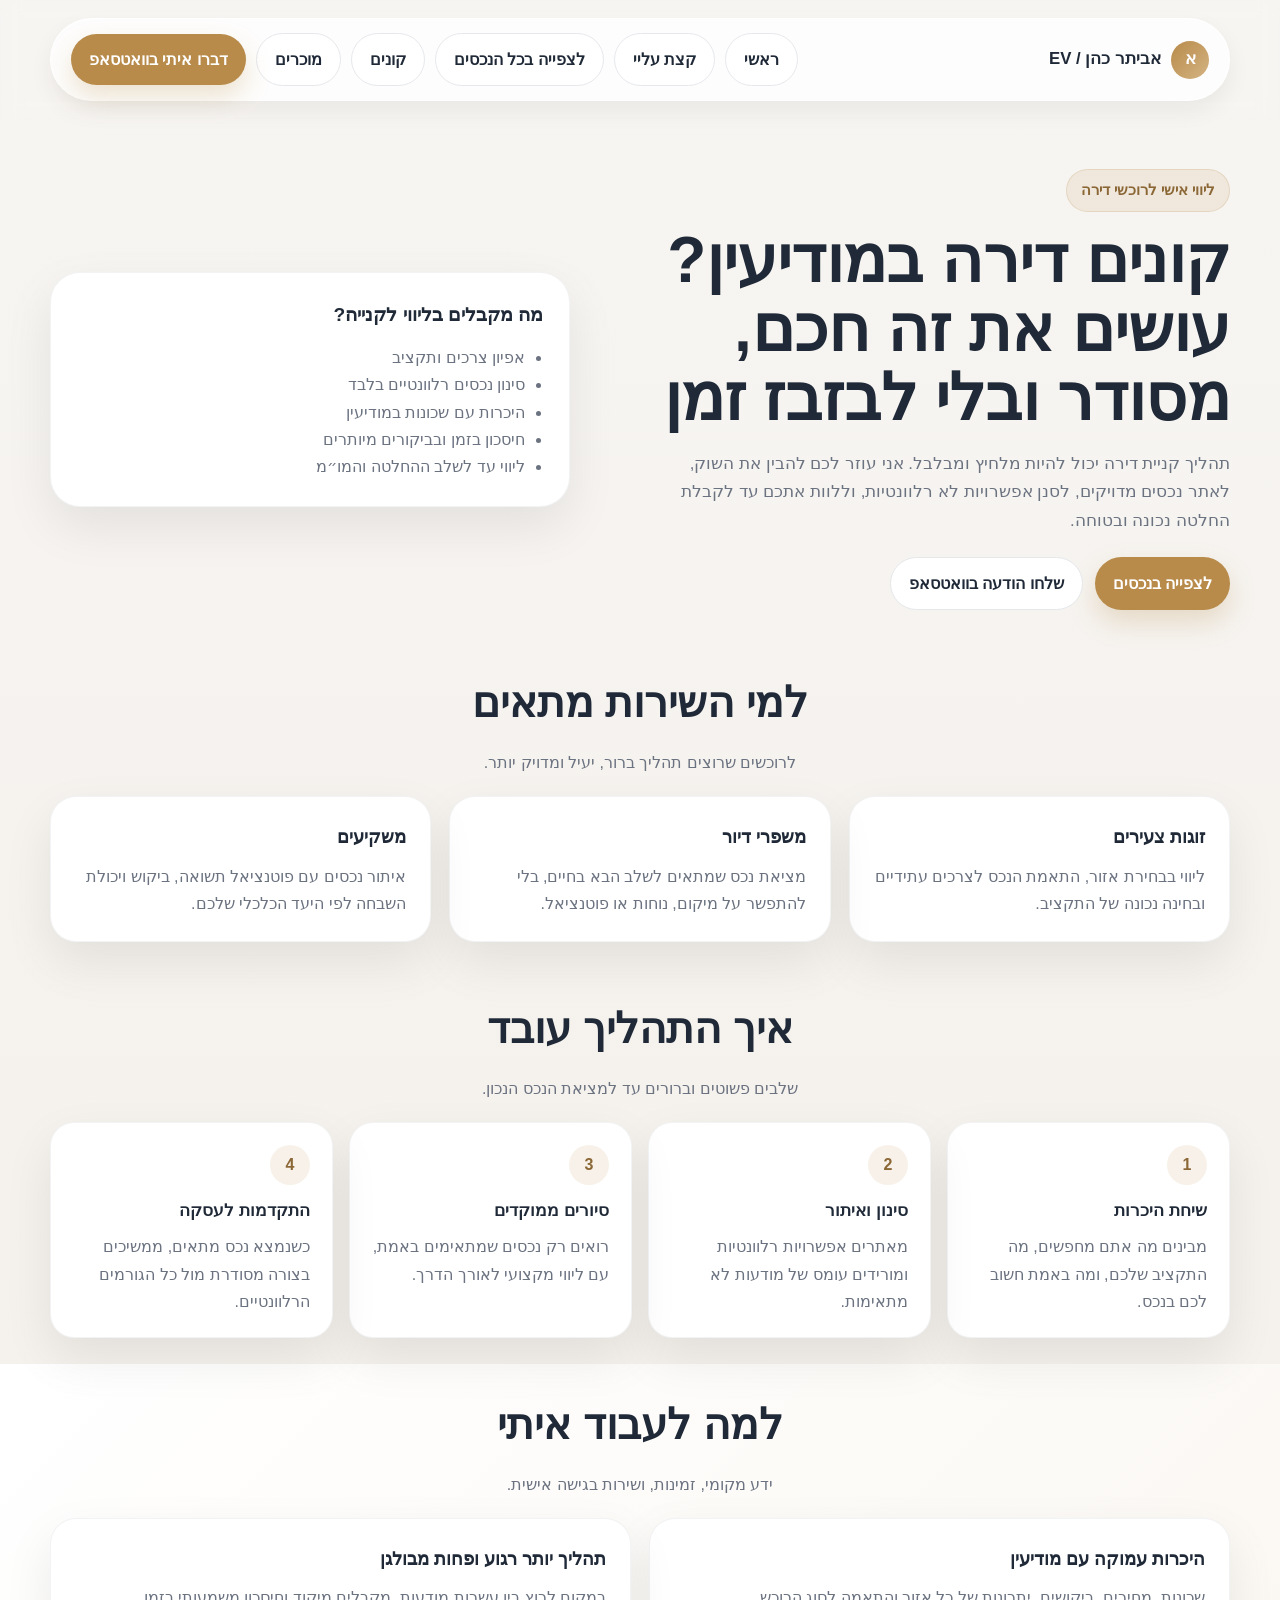
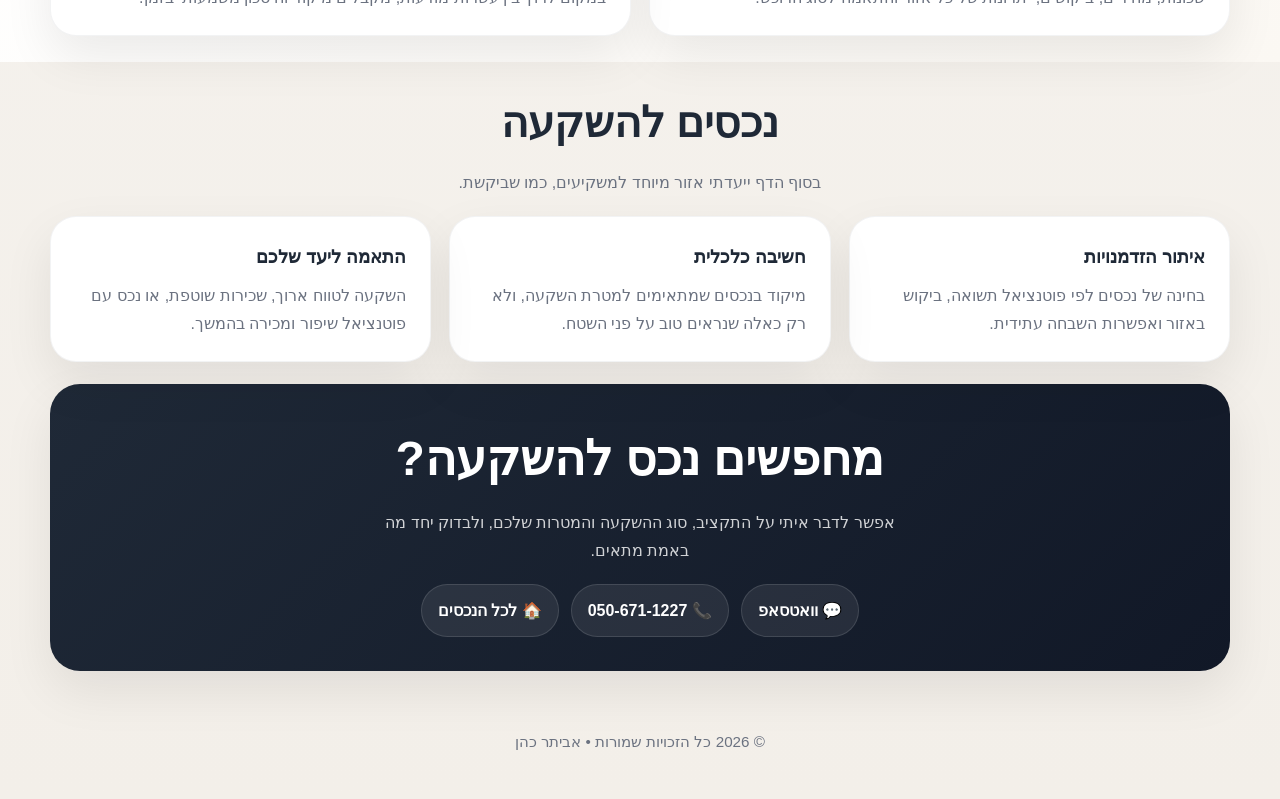
==== buyers.html @ fc26bc94 "Add buyers and sellers pages and fix the top bar" ====
<!DOCTYPE html>
<html lang="he" dir="rtl">
<head>
  <meta charset="UTF-8" />
  <meta name="viewport" content="width=device-width, initial-scale=1.0" />
  <title>ליווי קונים | אביתר כהן</title>
  <link rel="stylesheet" href="services.css" />
</head>
<body>
  <header class="topbar">
    <div class="container topbar-inner">
      <div class="brand">
        <div class="brand-badge">א</div>
        <span>אביתר כהן / EV</span>
      </div>
      <nav class="top-actions">
        <a class="btn btn-secondary" href="index.html">ראשי</a>
        <a class="btn btn-secondary" href="index.html#about">קצת עליי</a>
        <a class="btn btn-secondary" href="properties.html">לצפייה בכל הנכסים</a>
        <a class="btn btn-secondary" href="buyers.html">קונים</a>
        <a class="btn btn-secondary" href="sellers.html">מוכרים</a>
        <a class="btn btn-primary" href="https://wa.me/972506711227" target="_blank" rel="noopener">דברו איתי בוואטסאפ</a>
      </nav>
    </div>
  </header>

  <main>
    <section class="hero">
      <div class="container hero-grid">
        <div class="hero-copy">
          <div class="eyebrow">ליווי אישי לרוכשי דירה</div>
          <h1>קונים דירה במודיעין? עושים את זה חכם, מסודר ובלי לבזבז זמן</h1>
          <p>
            תהליך קניית דירה יכול להיות מלחיץ ומבלבל. אני עוזר לכם להבין את השוק, לאתר נכסים מדויקים,
            לסנן אפשרויות לא רלוונטיות, וללוות אתכם עד לקבלת החלטה נכונה ובטוחה.
          </p>
          <div class="hero-actions">
            <a class="btn btn-primary" href="properties.html">לצפייה בנכסים</a>
            <a class="btn btn-secondary" href="https://wa.me/972506711227" target="_blank" rel="noopener">שלחו הודעה בוואטסאפ</a>
          </div>
        </div>

        <div class="hero-card">
          <h3>מה מקבלים בליווי לקנייה?</h3>
          <ul>
            <li>אפיון צרכים ותקציב</li>
            <li>סינון נכסים רלוונטיים בלבד</li>
            <li>היכרות עם שכונות במודיעין</li>
            <li>חיסכון בזמן ובביקורים מיותרים</li>
            <li>ליווי עד לשלב ההחלטה והמו״מ</li>
          </ul>
        </div>
      </div>
    </section>

    <section class="section">
      <div class="container">
        <div class="section-title">
          <h2>למי השירות מתאים</h2>
          <p>לרוכשים שרוצים תהליך ברור, יעיל ומדויק יותר.</p>
        </div>

        <div class="cards-3">
          <div class="card">
            <h3>זוגות צעירים</h3>
            <p>ליווי בבחירת אזור, התאמת הנכס לצרכים עתידיים ובחינה נכונה של התקציב.</p>
          </div>
          <div class="card">
            <h3>משפרי דיור</h3>
            <p>מציאת נכס שמתאים לשלב הבא בחיים, בלי להתפשר על מיקום, נוחות או פוטנציאל.</p>
          </div>
          <div class="card">
            <h3>משקיעים</h3>
            <p>איתור נכסים עם פוטנציאל תשואה, ביקוש ויכולת השבחה לפי היעד הכלכלי שלכם.</p>
          </div>
        </div>
      </div>
    </section>

    <section class="section">
      <div class="container">
        <div class="section-title">
          <h2>איך התהליך עובד</h2>
          <p>שלבים פשוטים וברורים עד למציאת הנכס הנכון.</p>
        </div>

        <div class="steps">
          <div class="step">
            <div class="step-number">1</div>
            <h3>שיחת היכרות</h3>
            <p>מבינים מה אתם מחפשים, מה התקציב שלכם, ומה באמת חשוב לכם בנכס.</p>
          </div>
          <div class="step">
            <div class="step-number">2</div>
            <h3>סינון ואיתור</h3>
            <p>מאתרים אפשרויות רלוונטיות ומורידים עומס של מודעות לא מתאימות.</p>
          </div>
          <div class="step">
            <div class="step-number">3</div>
            <h3>סיורים ממוקדים</h3>
            <p>רואים רק נכסים שמתאימים באמת, עם ליווי מקצועי לאורך הדרך.</p>
          </div>
          <div class="step">
            <div class="step-number">4</div>
            <h3>התקדמות לעסקה</h3>
            <p>כשנמצא נכס מתאים, ממשיכים בצורה מסודרת מול כל הגורמים הרלוונטיים.</p>
          </div>
        </div>
      </div>
    </section>

    <section class="section highlight">
      <div class="container">
        <div class="section-title">
          <h2>למה לעבוד איתי</h2>
          <p>ידע מקומי, זמינות, ושירות בגישה אישית.</p>
        </div>

        <div class="cards-2">
          <div class="card">
            <h3>היכרות עמוקה עם מודיעין</h3>
            <p>שכונות, מחירים, ביקושים, יתרונות של כל אזור והתאמה לסוג הרוכש.</p>
          </div>
          <div class="card">
            <h3>תהליך יותר רגוע ופחות מבולגן</h3>
            <p>במקום לרוץ בין עשרות מודעות, מקבלים מיקוד וחיסכון משמעותי בזמן.</p>
          </div>
        </div>
      </div>
    </section>

    <section class="section" id="investment">
      <div class="container">
        <div class="section-title">
          <h2>נכסים להשקעה</h2>
          <p>בסוף הדף ייעדתי אזור מיוחד למשקיעים, כמו שביקשת.</p>
        </div>

        <div class="cards-3">
          <div class="card">
            <h3>איתור הזדמנויות</h3>
            <p>בחינה של נכסים לפי פוטנציאל תשואה, ביקוש באזור ואפשרות השבחה עתידית.</p>
          </div>
          <div class="card">
            <h3>חשיבה כלכלית</h3>
            <p>מיקוד בנכסים שמתאימים למטרת השקעה, ולא רק כאלה שנראים טוב על פני השטח.</p>
          </div>
          <div class="card">
            <h3>התאמה ליעד שלכם</h3>
            <p>השקעה לטווח ארוך, שכירות שוטפת, או נכס עם פוטנציאל שיפור ומכירה בהמשך.</p>
          </div>
        </div>

        <div style="margin-top: 22px;" class="cta">
          <h2>מחפשים נכס להשקעה?</h2>
          <p>אפשר לדבר איתי על התקציב, סוג ההשקעה והמטרות שלכם, ולבדוק יחד מה באמת מתאים.</p>
          <div class="cta-actions">
            <a class="contact-pill" href="https://wa.me/972506711227" target="_blank" rel="noopener">💬 וואטסאפ</a>
            <a class="contact-pill" href="tel:+972506711227">📞 050-671-1227</a>
            <a class="contact-pill" href="properties.html">🏠 לכל הנכסים</a>
          </div>
        </div>
      </div>
    </section>
  </main>

  <footer class="footer">
    © 2026 כל הזכויות שמורות • אביתר כהן
  </footer>
</body>
</html>
---- services.css ----
:root {
  --bg: #f7f5f2;
  --surface: #ffffff;
  --surface-soft: #fcfbf9;
  --text: #1f2937;
  --muted: #6b7280;
  --accent: #b88b4a;
  --accent-dark: #8b6736;
  --line: #e5e7eb;
  --shadow: 0 20px 50px rgba(0, 0, 0, 0.08);
  --shadow-soft: 0 10px 24px rgba(0, 0, 0, 0.06);
  --radius: 24px;
  --max: 1180px;
}

* {
  box-sizing: border-box;
}

html {
  scroll-behavior: smooth;
}

body {
  margin: 0;
  font-family: Arial, Helvetica, sans-serif;
  background: linear-gradient(180deg, #f7f5f2 0%, #f3efe9 100%);
  color: var(--text);
  line-height: 1.7;
}

a {
  text-decoration: none;
  color: inherit;
}

.container {
  width: min(calc(100% - 32px), var(--max));
  margin: 0 auto;
}

.topbar {
  padding: 18px 0;
  position: sticky;
  top: 0;
  z-index: 30;
  backdrop-filter: blur(10px);
}

.topbar-inner {
  background: rgba(255, 255, 255, 0.82);
  border: 1px solid rgba(255, 255, 255, 0.75);
  box-shadow: var(--shadow-soft);
  border-radius: 999px;
  padding: 14px 20px;
  display: flex;
  align-items: center;
  justify-content: space-between;
  gap: 16px;
}

.brand {
  font-size: 1.05rem;
  font-weight: 700;
  display: flex;
  align-items: center;
  gap: 10px;
}

.brand-badge {
  width: 38px;
  height: 38px;
  border-radius: 50%;
  background: linear-gradient(135deg, var(--accent), #d4b382);
  display: grid;
  place-items: center;
  color: white;
  font-weight: 700;
}

.top-actions {
  display: flex;
  align-items: center;
  gap: 10px;
  flex-wrap: wrap;
}

.nav-link {
  padding: 10px 14px;
  border-radius: 999px;
  color: var(--muted);
  font-weight: 700;
}

.nav-link:hover,
.nav-link.active {
  background: #fff;
  color: var(--text);
}

.btn {
  display: inline-flex;
  align-items: center;
  justify-content: center;
  border-radius: 999px;
  padding: 12px 18px;
  font-weight: 700;
  transition: 0.2s ease;
}

.btn-primary {
  background: var(--accent);
  color: #fff;
  box-shadow: 0 12px 26px rgba(184, 139, 74, 0.25);
}

.btn-primary:hover {
  background: var(--accent-dark);
}

.btn-secondary {
  background: #fff;
  border: 1px solid var(--line);
  color: var(--text);
}

.hero {
  padding: 42px 0 24px;
}

.hero-grid {
  display: grid;
  grid-template-columns: 1.1fr 0.9fr;
  gap: 24px;
  align-items: center;
}

.hero-copy {
  padding: 8px 0;
}

.eyebrow {
  display: inline-block;
  background: rgba(184, 139, 74, 0.12);
  color: var(--accent-dark);
  border: 1px solid rgba(184, 139, 74, 0.2);
  border-radius: 999px;
  padding: 8px 14px;
  font-size: 0.92rem;
  font-weight: 700;
  margin-bottom: 14px;
}

.hero h1 {
  margin: 0 0 16px;
  font-size: clamp(2rem, 5vw, 4rem);
  line-height: 1.08;
}

.hero p {
  margin: 0 0 22px;
  color: var(--muted);
  font-size: 1.05rem;
  max-width: 60ch;
}

.hero-actions {
  display: flex;
  gap: 12px;
  flex-wrap: wrap;
}

.hero-card {
  background: var(--surface);
  border-radius: 30px;
  padding: 26px;
  box-shadow: var(--shadow);
  border: 1px solid rgba(17, 24, 39, 0.05);
}

.hero-card h3 {
  margin: 0 0 12px;
  font-size: 1.2rem;
}

.hero-card ul {
  margin: 0;
  padding-right: 18px;
  color: var(--muted);
}

.section {
  padding: 26px 0;
}

.section-title {
  text-align: center;
  margin-bottom: 20px;
}

.section-title h2 {
  margin: 0 0 10px;
  font-size: clamp(1.6rem, 4vw, 2.6rem);
}

.section-title p {
  margin: 0;
  color: var(--muted);
}

.cards-3,
.cards-2 {
  display: grid;
  gap: 18px;
}

.cards-3 {
  grid-template-columns: repeat(3, 1fr);
}

.cards-2 {
  grid-template-columns: repeat(2, 1fr);
}

.card {
  background: var(--surface);
  border-radius: 26px;
  padding: 24px;
  border: 1px solid rgba(17, 24, 39, 0.05);
  box-shadow: var(--shadow);
}

.card h3 {
  margin: 0 0 10px;
  font-size: 1.15rem;
}

.card p {
  margin: 0;
  color: var(--muted);
}

.steps {
  display: grid;
  grid-template-columns: repeat(4, 1fr);
  gap: 16px;
}

.step {
  background: var(--surface);
  border-radius: 24px;
  padding: 22px;
  box-shadow: var(--shadow);
  border: 1px solid rgba(17, 24, 39, 0.05);
}

.step-number {
  width: 40px;
  height: 40px;
  border-radius: 50%;
  display: grid;
  place-items: center;
  background: rgba(184, 139, 74, 0.12);
  color: var(--accent-dark);
  font-weight: 800;
  margin-bottom: 12px;
}

.step h3 {
  margin: 0 0 8px;
  font-size: 1.05rem;
}

.step p {
  margin: 0;
  color: var(--muted);
}

.highlight {
  background: linear-gradient(135deg, #ffffff 0%, #fbf8f3 100%);
}

.cta {
  padding: 34px;
  border-radius: 30px;
  background: linear-gradient(135deg, #1f2937 0%, #111827 100%);
  color: white;
  text-align: center;
  box-shadow: var(--shadow);
}

.cta h2 {
  margin: 0 0 10px;
  font-size: clamp(1.8rem, 4vw, 3rem);
}

.cta p {
  margin: 0 auto 20px;
  color: rgba(255,255,255,0.8);
  max-width: 60ch;
}

.cta-actions {
  display: flex;
  justify-content: center;
  gap: 12px;
  flex-wrap: wrap;
}

.contact-pill {
  background: rgba(255,255,255,0.08);
  color: white;
  border: 1px solid rgba(255,255,255,0.12);
  border-radius: 999px;
  padding: 12px 16px;
  font-weight: 700;
}

footer {
      text-align: center;
      padding: 32px 16px 44px;
      color: var(--muted);
      font-size: 0.95rem;
    }

@media (max-width: 980px) {
  .hero-grid,
  .cards-3,
  .cards-2,
  .steps {
    grid-template-columns: 1fr;
  }
}

@media (max-width: 720px) {
  .topbar-inner {
    border-radius: 24px;
    flex-direction: column;
    align-items: stretch;
  }

  .top-actions,
  .hero-actions,
  .cta-actions {
    flex-direction: column;
  }

  .btn,
  .contact-pill {
    width: 100%;
  }

  .card,
  .step,
  .hero-card,
  .cta {
    padding: 20px;
  }
}
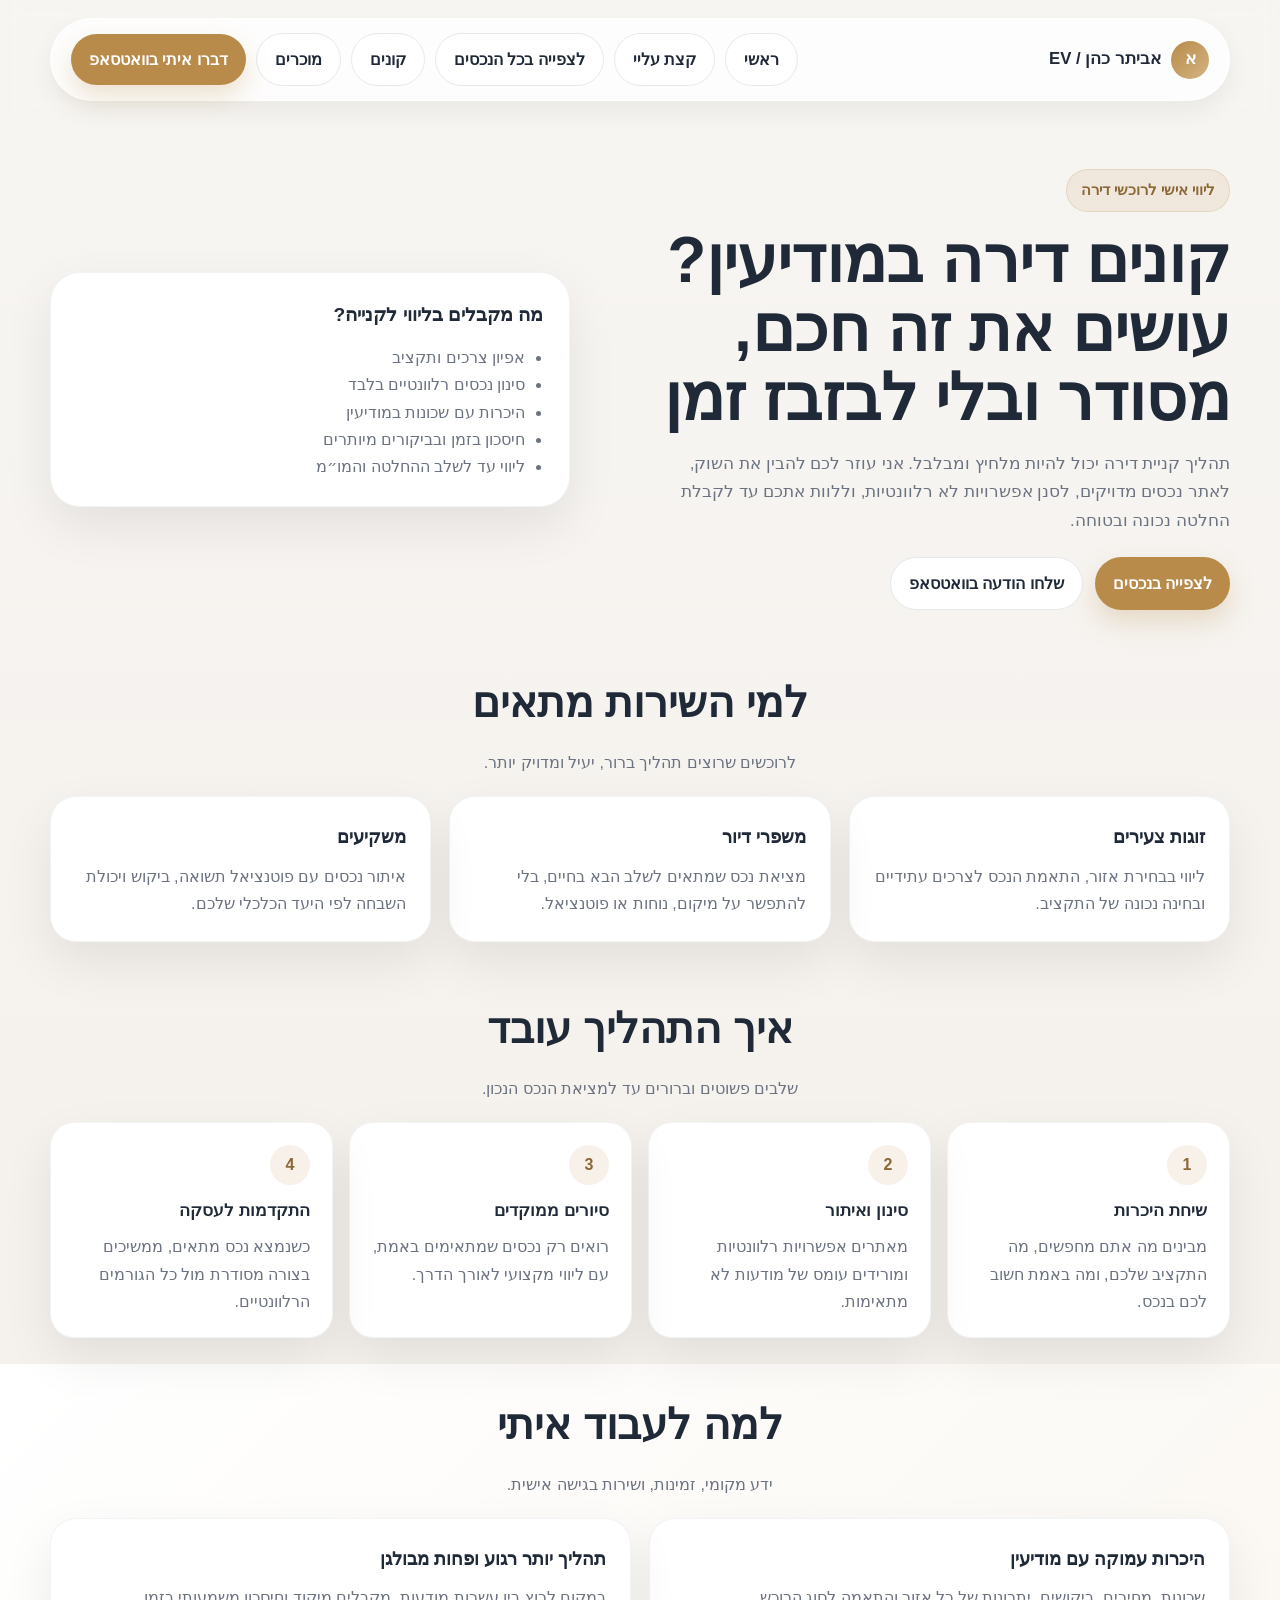
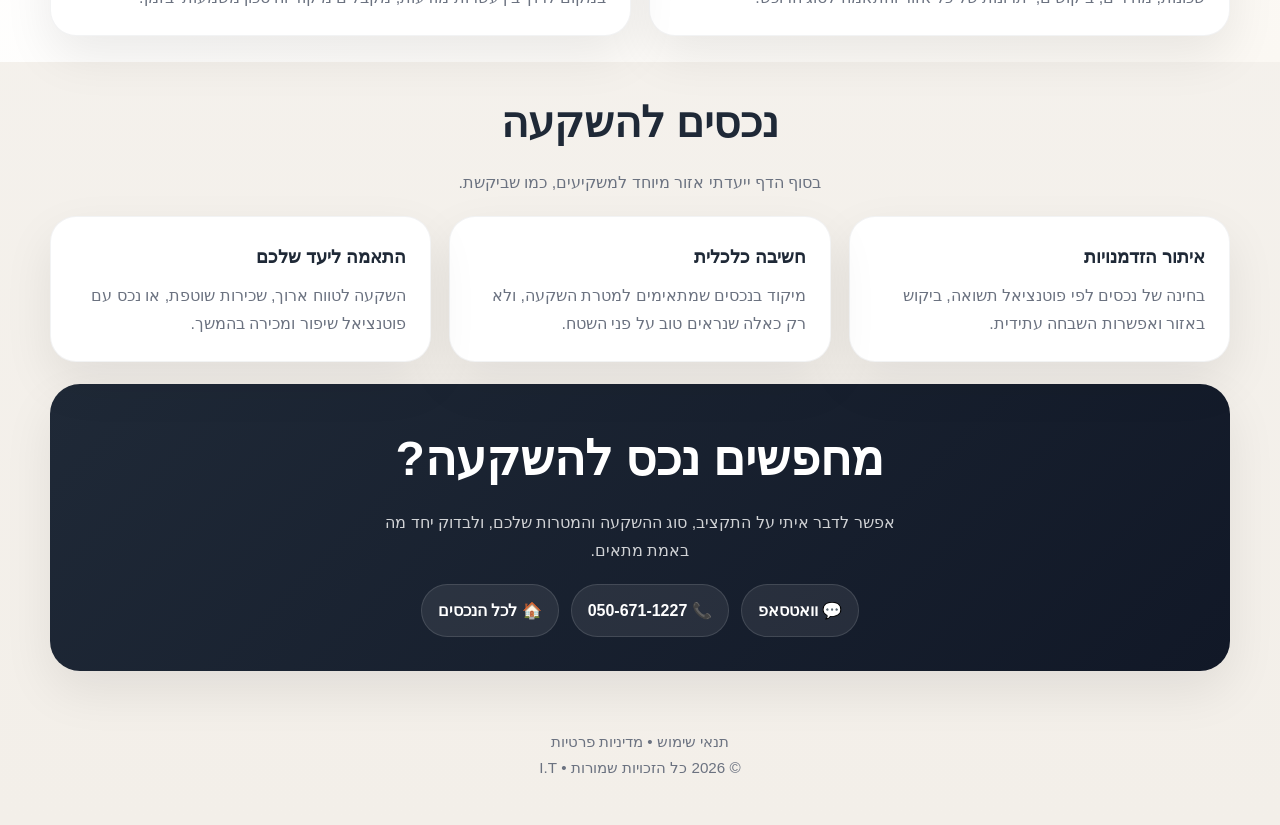
==== commit 3e0bd739: "change the footer" ====
--- a/buyers.html
+++ b/buyers.html
@@ -164,8 +164,12 @@
     </section>
   </main>
 
-  <footer class="footer">
-    © 2026 כל הזכויות שמורות • אביתר כהן
+  <footer>
+    <div class="footer-links">
+    <a href="terms.html">תנאי שימוש</a> • 
+    <a href="privacy.html">מדיניות פרטיות</a>
+  </div>
+    © 2026 כל הזכויות שמורות • I.T
   </footer>
 </body>
 </html>
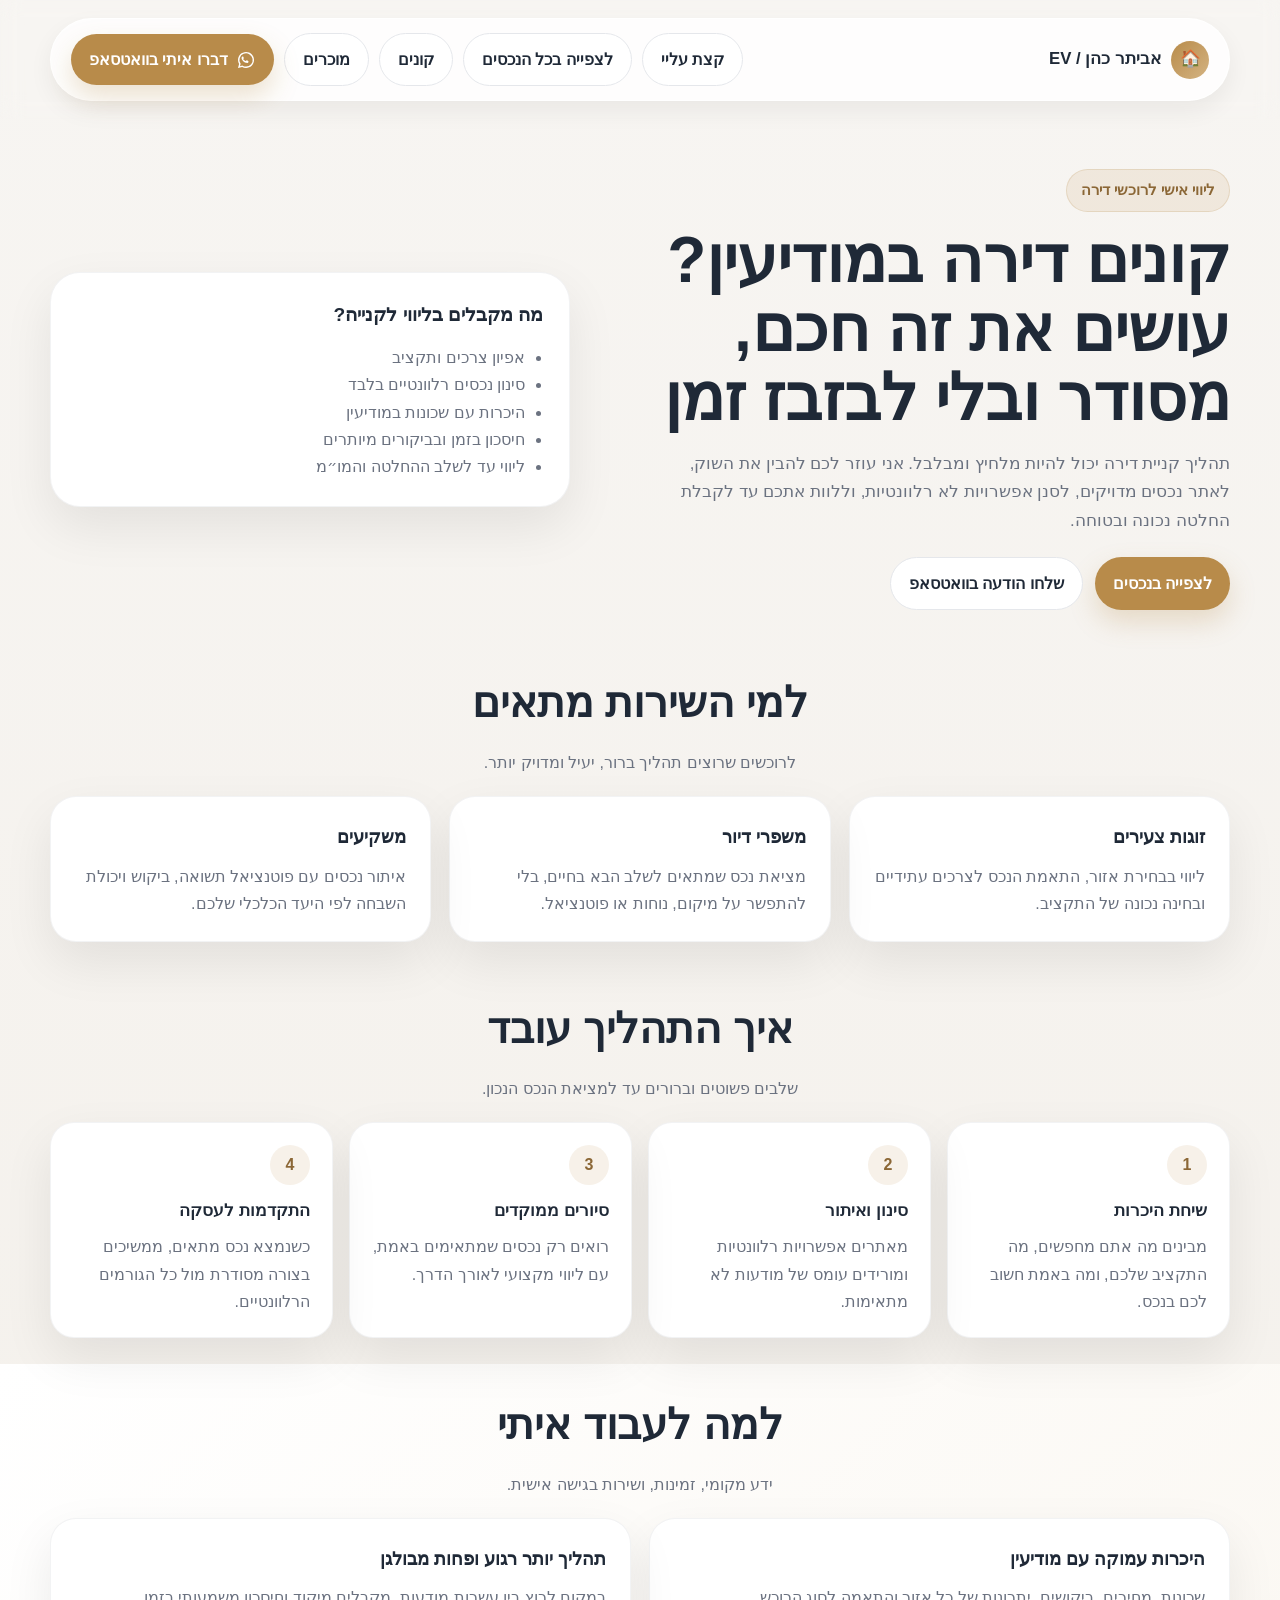
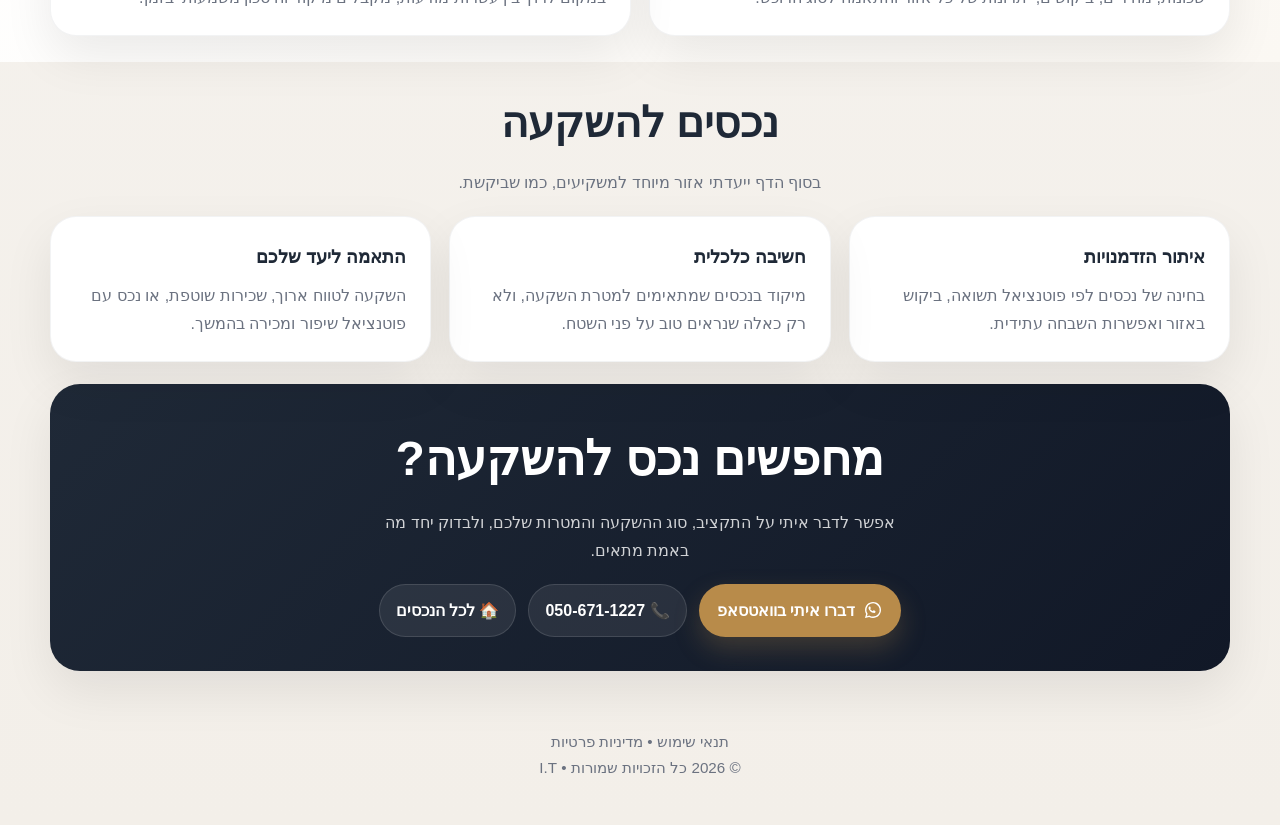
==== commit 46ad3ff7: "add whatsapp icon & change the display in properties" ====
--- a/buyers.html
+++ b/buyers.html
@@ -10,16 +10,21 @@
   <header class="topbar">
     <div class="container topbar-inner">
       <div class="brand">
-        <div class="brand-badge">א</div>
+        <div class="brand-badge"><a href="index.html">🏠</a></div>
         <span>אביתר כהן / EV</span>
       </div>
       <nav class="top-actions">
-        <a class="btn btn-secondary" href="index.html">ראשי</a>
         <a class="btn btn-secondary" href="index.html#about">קצת עליי</a>
         <a class="btn btn-secondary" href="properties.html">לצפייה בכל הנכסים</a>
         <a class="btn btn-secondary" href="buyers.html">קונים</a>
         <a class="btn btn-secondary" href="sellers.html">מוכרים</a>
-        <a class="btn btn-primary" href="https://wa.me/972506711227" target="_blank" rel="noopener">דברו איתי בוואטסאפ</a>
+        <a class="btn btn-primary whatsapp-btn" href="https://wa.me/972506711227" target="_blank" rel="noopener">
+        <svg class="whatsapp-icon" viewBox="0 0 32 32" aria-hidden="true">
+        <path d="M19.11 17.38c-.27-.14-1.58-.78-1.82-.87-.24-.09-.42-.14-.59.14-.17.27-.68.87-.83 1.05-.15.18-.3.2-.57.07-.27-.14-1.12-.41-2.14-1.3-.79-.7-1.33-1.56-1.49-1.83-.15-.27-.02-.41.11-.54.12-.12.27-.3.41-.45.14-.15.18-.27.27-.45.09-.18.05-.34-.02-.48-.07-.14-.59-1.43-.81-1.96-.21-.5-.43-.43-.59-.44h-.5c-.18 0-.48.07-.73.34-.25.27-.96.94-.96 2.3 0 1.35.99 2.66 1.13 2.84.14.18 1.95 2.97 4.72 4.16.66.29 1.18.46 1.59.59.67.21 1.27.18 1.75.11.53-.08 1.58-.64 1.8-1.26.22-.62.22-1.15.15-1.26-.07-.11-.24-.18-.5-.32z"/>
+        <path d="M16.03 3.2c-7.07 0-12.8 5.73-12.8 12.8 0 2.26.59 4.47 1.72 6.42L3.2 28.8l6.54-1.71a12.73 12.73 0 0 0 6.29 1.61h.01c7.07 0 12.8-5.73 12.8-12.8S23.1 3.2 16.03 3.2zm0 23.36h-.01a10.55 10.55 0 0 1-5.38-1.47l-.39-.23-3.88 1.01 1.04-3.78-.25-.39a10.6 10.6 0 1 1 8.87 4.86z"/>
+        </svg>
+        <span>דברו איתי בוואטסאפ</span>
+        </a>
       </nav>
     </div>
   </header>
@@ -155,7 +160,13 @@
           <h2>מחפשים נכס להשקעה?</h2>
           <p>אפשר לדבר איתי על התקציב, סוג ההשקעה והמטרות שלכם, ולבדוק יחד מה באמת מתאים.</p>
           <div class="cta-actions">
-            <a class="contact-pill" href="https://wa.me/972506711227" target="_blank" rel="noopener">💬 וואטסאפ</a>
+            <a class="btn btn-primary whatsapp-btn" href="https://wa.me/972506711227" target="_blank" rel="noopener">
+            <svg class="whatsapp-icon" viewBox="0 0 32 32" aria-hidden="true">
+            <path d="M19.11 17.38c-.27-.14-1.58-.78-1.82-.87-.24-.09-.42-.14-.59.14-.17.27-.68.87-.83 1.05-.15.18-.3.2-.57.07-.27-.14-1.12-.41-2.14-1.3-.79-.7-1.33-1.56-1.49-1.83-.15-.27-.02-.41.11-.54.12-.12.27-.3.41-.45.14-.15.18-.27.27-.45.09-.18.05-.34-.02-.48-.07-.14-.59-1.43-.81-1.96-.21-.5-.43-.43-.59-.44h-.5c-.18 0-.48.07-.73.34-.25.27-.96.94-.96 2.3 0 1.35.99 2.66 1.13 2.84.14.18 1.95 2.97 4.72 4.16.66.29 1.18.46 1.59.59.67.21 1.27.18 1.75.11.53-.08 1.58-.64 1.8-1.26.22-.62.22-1.15.15-1.26-.07-.11-.24-.18-.5-.32z"/>
+            <path d="M16.03 3.2c-7.07 0-12.8 5.73-12.8 12.8 0 2.26.59 4.47 1.72 6.42L3.2 28.8l6.54-1.71a12.73 12.73 0 0 0 6.29 1.61h.01c7.07 0 12.8-5.73 12.8-12.8S23.1 3.2 16.03 3.2zm0 23.36h-.01a10.55 10.55 0 0 1-5.38-1.47l-.39-.23-3.88 1.01 1.04-3.78-.25-.39a10.6 10.6 0 1 1 8.87 4.86z"/>
+            </svg>
+            <span>דברו איתי בוואטסאפ</span>
+            </a>
             <a class="contact-pill" href="tel:+972506711227">📞 050-671-1227</a>
             <a class="contact-pill" href="properties.html">🏠 לכל הנכסים</a>
           </div>
--- a/services.css
+++ b/services.css
@@ -356,4 +356,16 @@
   .cta {
     padding: 20px;
   }
+}
+.whatsapp-btn {
+  display: inline-flex;
+  align-items: center;
+  gap: 8px;
+}
+
+.whatsapp-icon {
+  width: 20px;
+  height: 20px;
+  fill: currentColor;
+  flex-shrink: 0;
 }
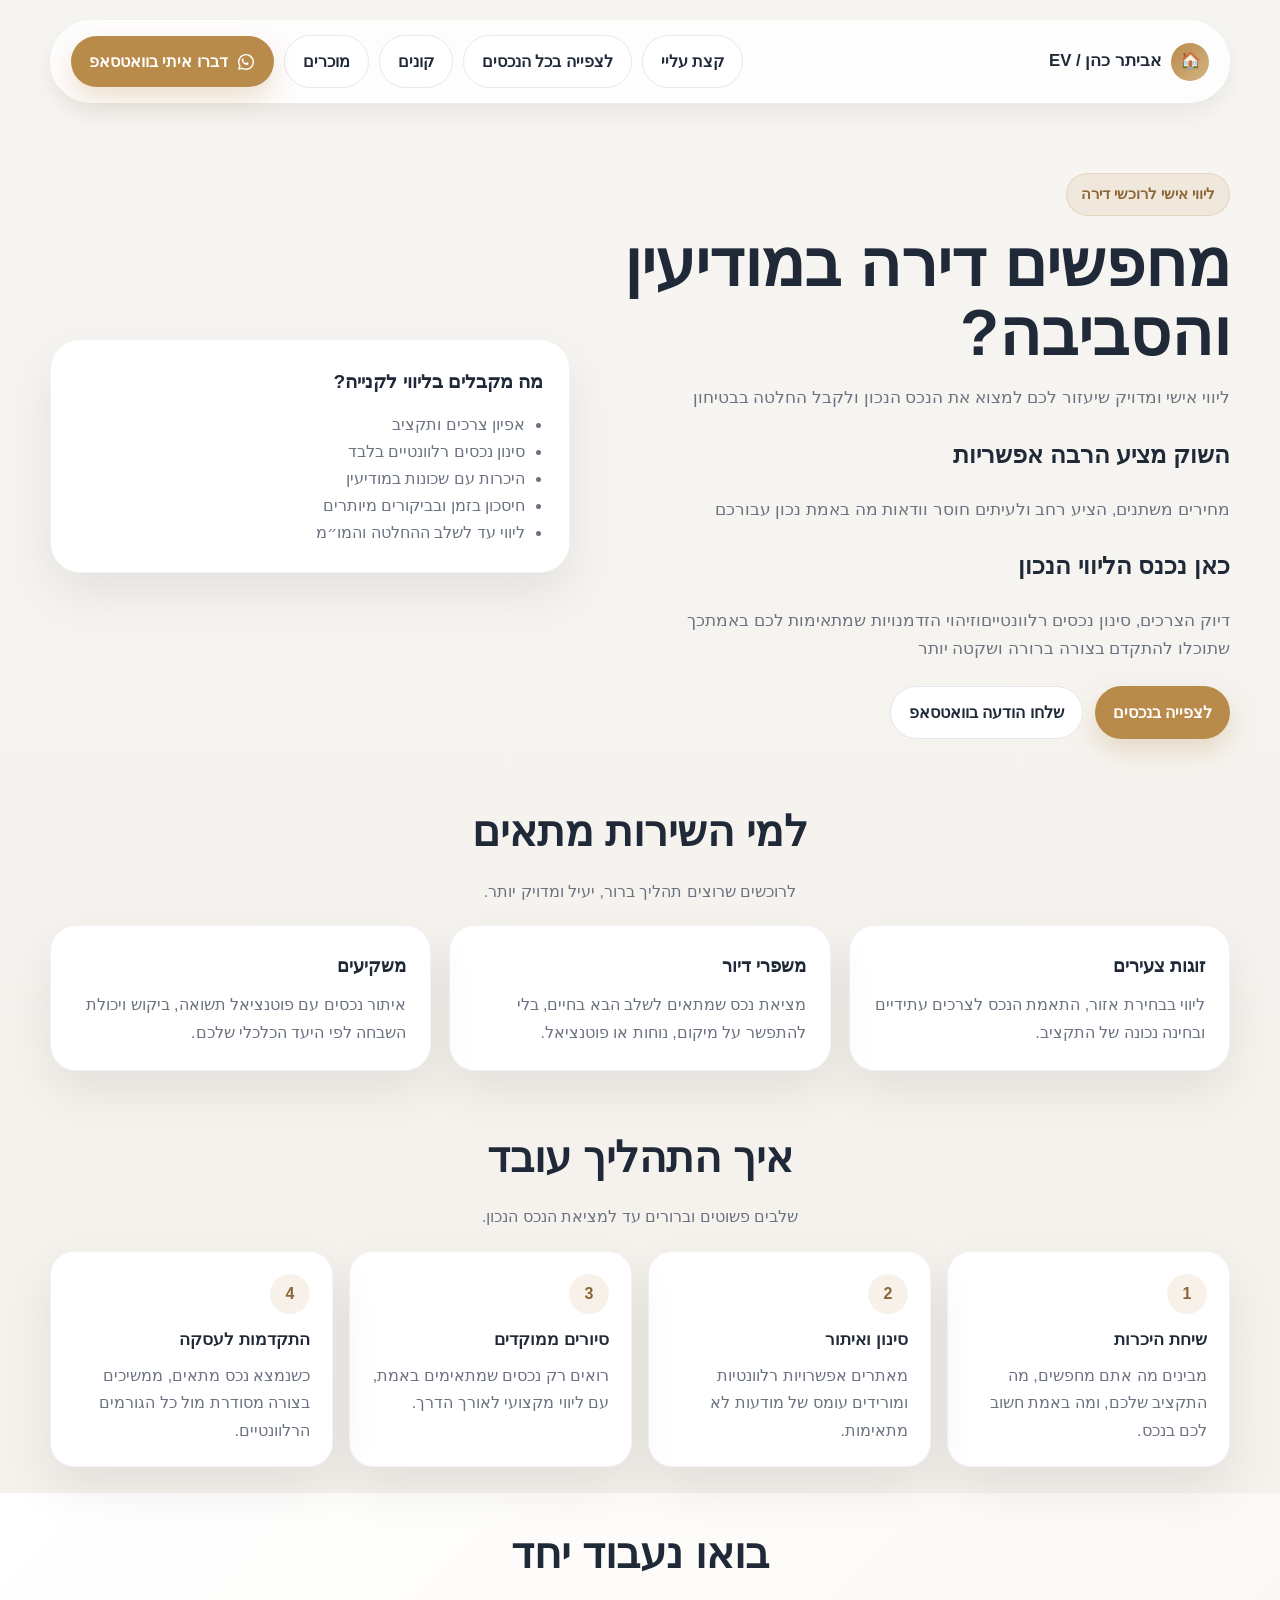
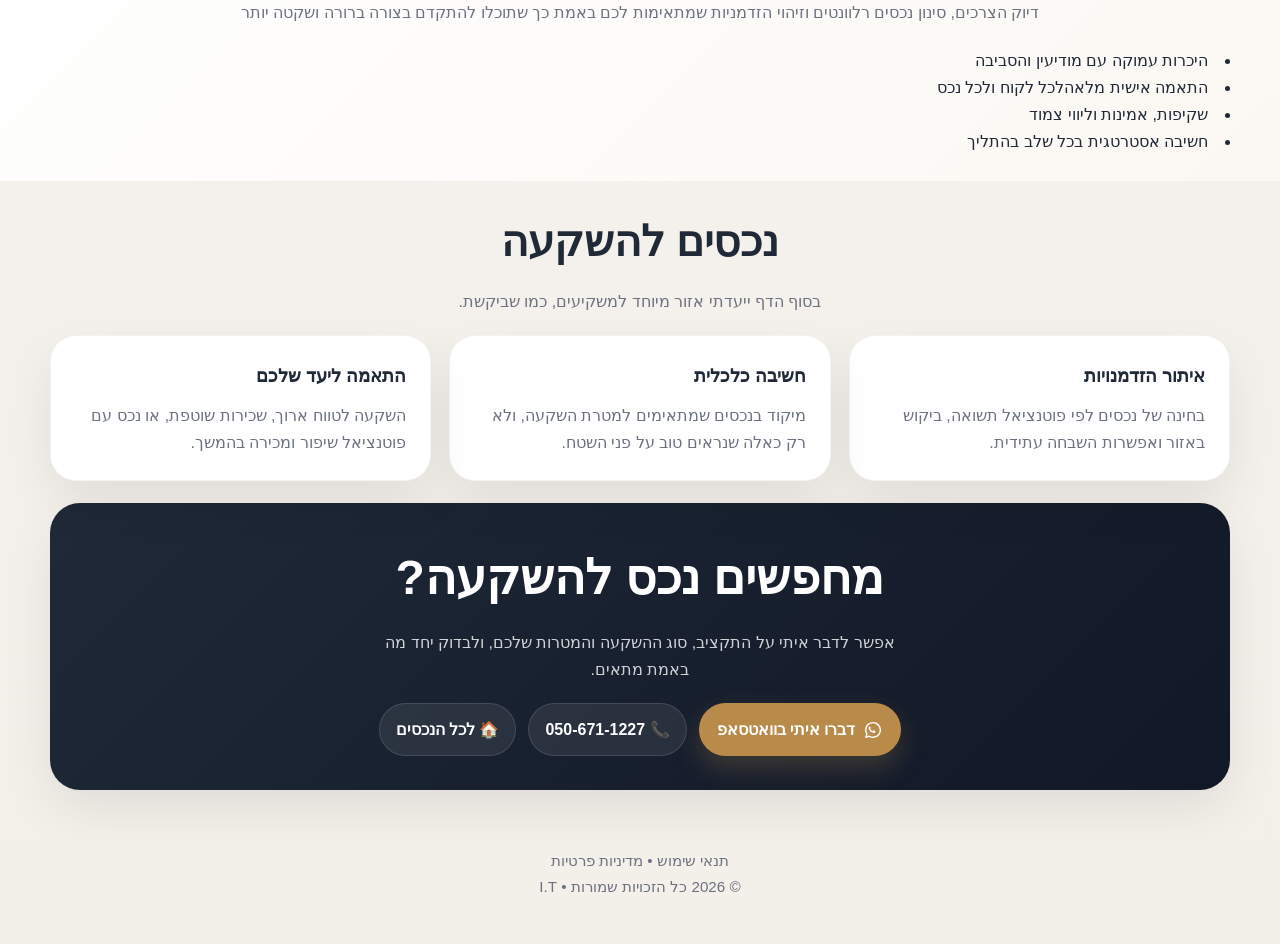
==== commit 3be5d861: "fix text & add sections" ====
--- a/buyers.html
+++ b/buyers.html
@@ -34,11 +34,14 @@
       <div class="container hero-grid">
         <div class="hero-copy">
           <div class="eyebrow">ליווי אישי לרוכשי דירה</div>
-          <h1>קונים דירה במודיעין? עושים את זה חכם, מסודר ובלי לבזבז זמן</h1>
+          <h1>מחפשים דירה במודיעין והסביבה?</h1>
           <p>
-            תהליך קניית דירה יכול להיות מלחיץ ומבלבל. אני עוזר לכם להבין את השוק, לאתר נכסים מדויקים,
-            לסנן אפשרויות לא רלוונטיות, וללוות אתכם עד לקבלת החלטה נכונה ובטוחה.
+            ליווי אישי ומדויק שיעזור לכם למצוא את הנכס הנכון ולקבל החלטה בבטיחון
           </p>
+          <h2>השוק מציע הרבה אפשריות</h2>
+          <p>מחירים משתנים, הציע רחב ולעיתים חוסר וודאות מה באמת נכון עבורכם</p>
+          <h2>כאן נכנס הליווי הנכון</h2>
+          <p>דיוק הצרכים, סינון נכסים רלוונטייםוזיהוי הזדמנויות שמתאימות לכם באמתכך שתוכלו להתקדם בצורה ברורה ושקטה יותר</p>
           <div class="hero-actions">
             <a class="btn btn-primary" href="properties.html">לצפייה בנכסים</a>
             <a class="btn btn-secondary" href="https://wa.me/972506711227" target="_blank" rel="noopener">שלחו הודעה בוואטסאפ</a>
@@ -117,19 +120,17 @@
     <section class="section highlight">
       <div class="container">
         <div class="section-title">
-          <h2>למה לעבוד איתי</h2>
-          <p>ידע מקומי, זמינות, ושירות בגישה אישית.</p>
+          <h2>בואו נעבוד יחד</h2>
+          <p>דיוק הצרכים, סינון נכסים רלוונטים וזיהוי הזדמניות שמתאימות לכם באמת כך שתוכלו להתקדם בצורה ברורה ושקטה יותר</p>
         </div>
 
         <div class="cards-2">
-          <div class="card">
-            <h3>היכרות עמוקה עם מודיעין</h3>
-            <p>שכונות, מחירים, ביקושים, יתרונות של כל אזור והתאמה לסוג הרוכש.</p>
           </div>
-          <div class="card">
-            <h3>תהליך יותר רגוע ופחות מבולגן</h3>
-            <p>במקום לרוץ בין עשרות מודעות, מקבלים מיקוד וחיסכון משמעותי בזמן.</p>
-          </div>
+          <li>היכרות עמוקה עם מודיעין והסביבה</li>
+          <li>התאמה אישית מלאהלכל לקוח ולכל נכס</li>
+          <li>שקיפות, אמינות וליווי צמוד</li>
+          <li>חשיבה אסטרטגית בכל שלב בהתליך</li>
+        </div>
         </div>
       </div>
     </section>
--- a/services.css
+++ b/services.css
@@ -40,12 +40,8 @@
 }
 
 .topbar {
-  padding: 18px 0;
-  position: sticky;
-  top: 0;
-  z-index: 30;
-  backdrop-filter: blur(10px);
-}
+      padding: 20px 0;
+    }
 
 .topbar-inner {
   background: rgba(255, 255, 255, 0.82);
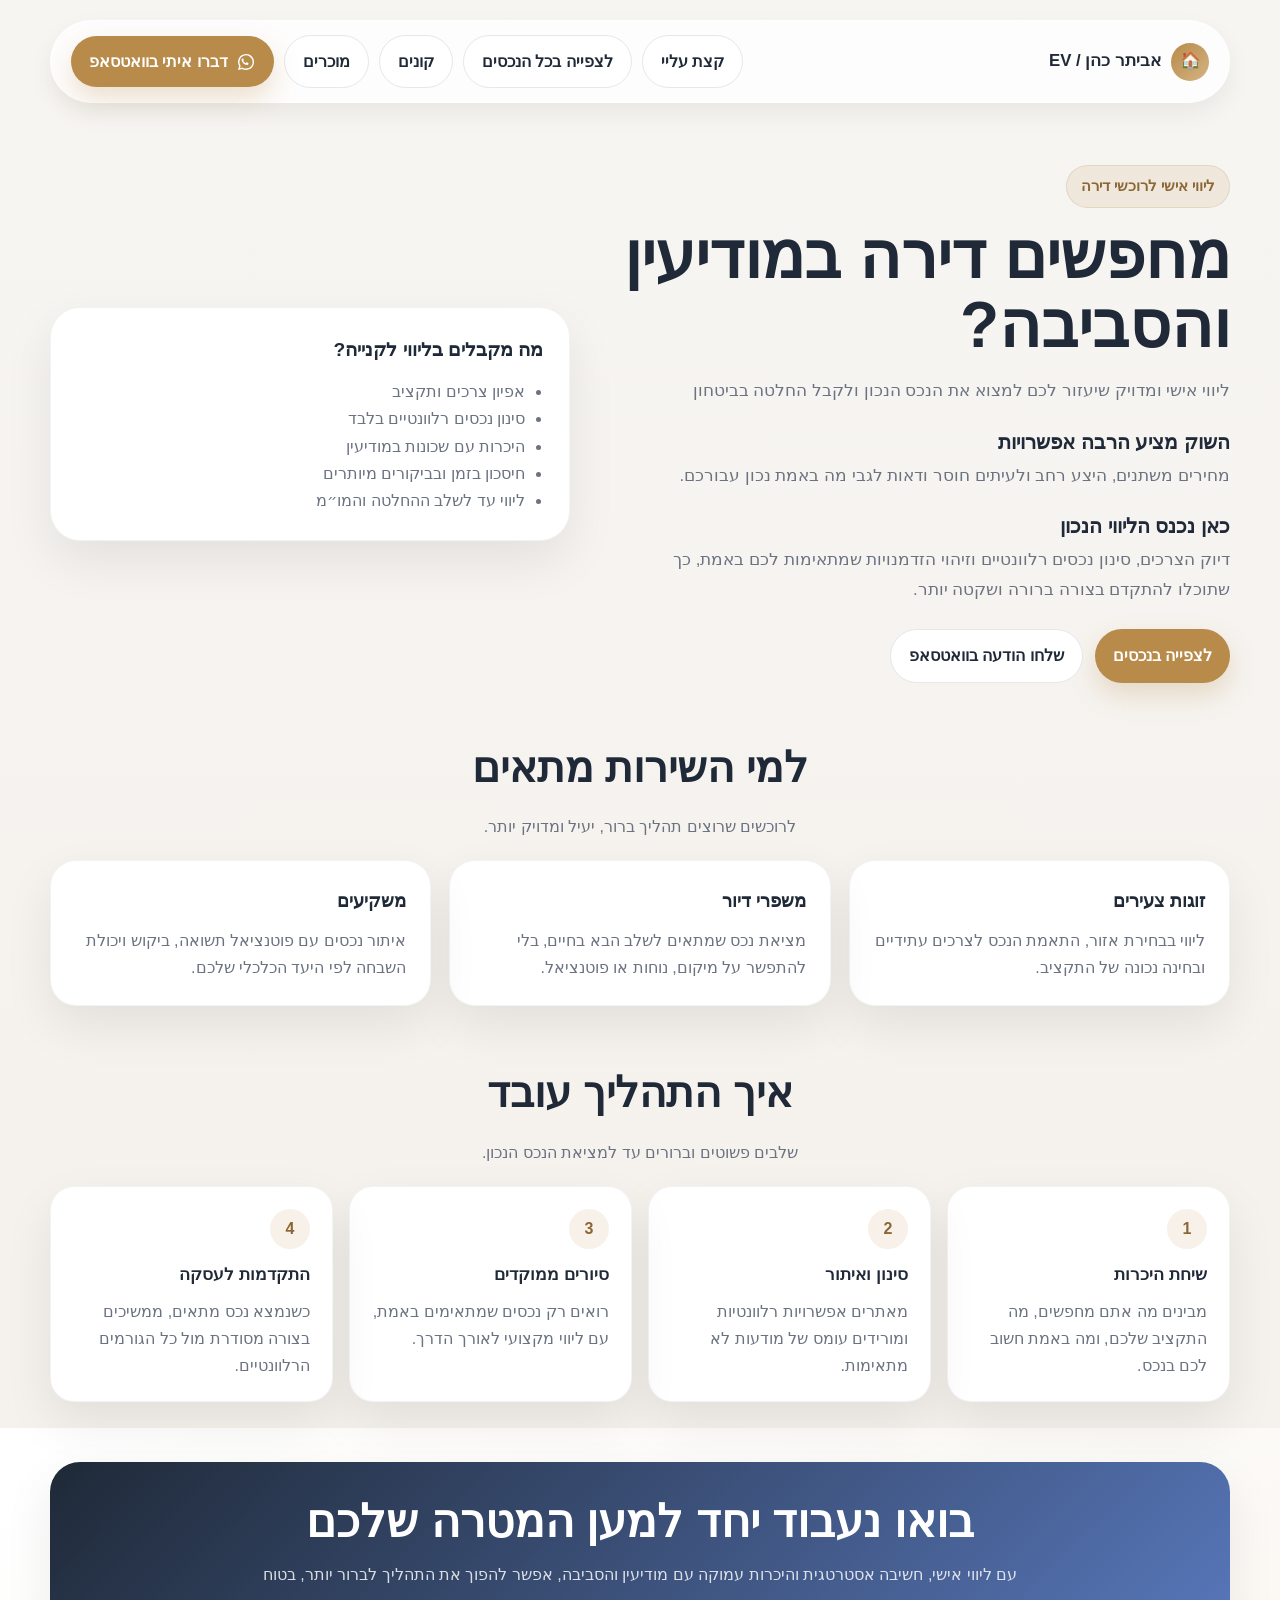
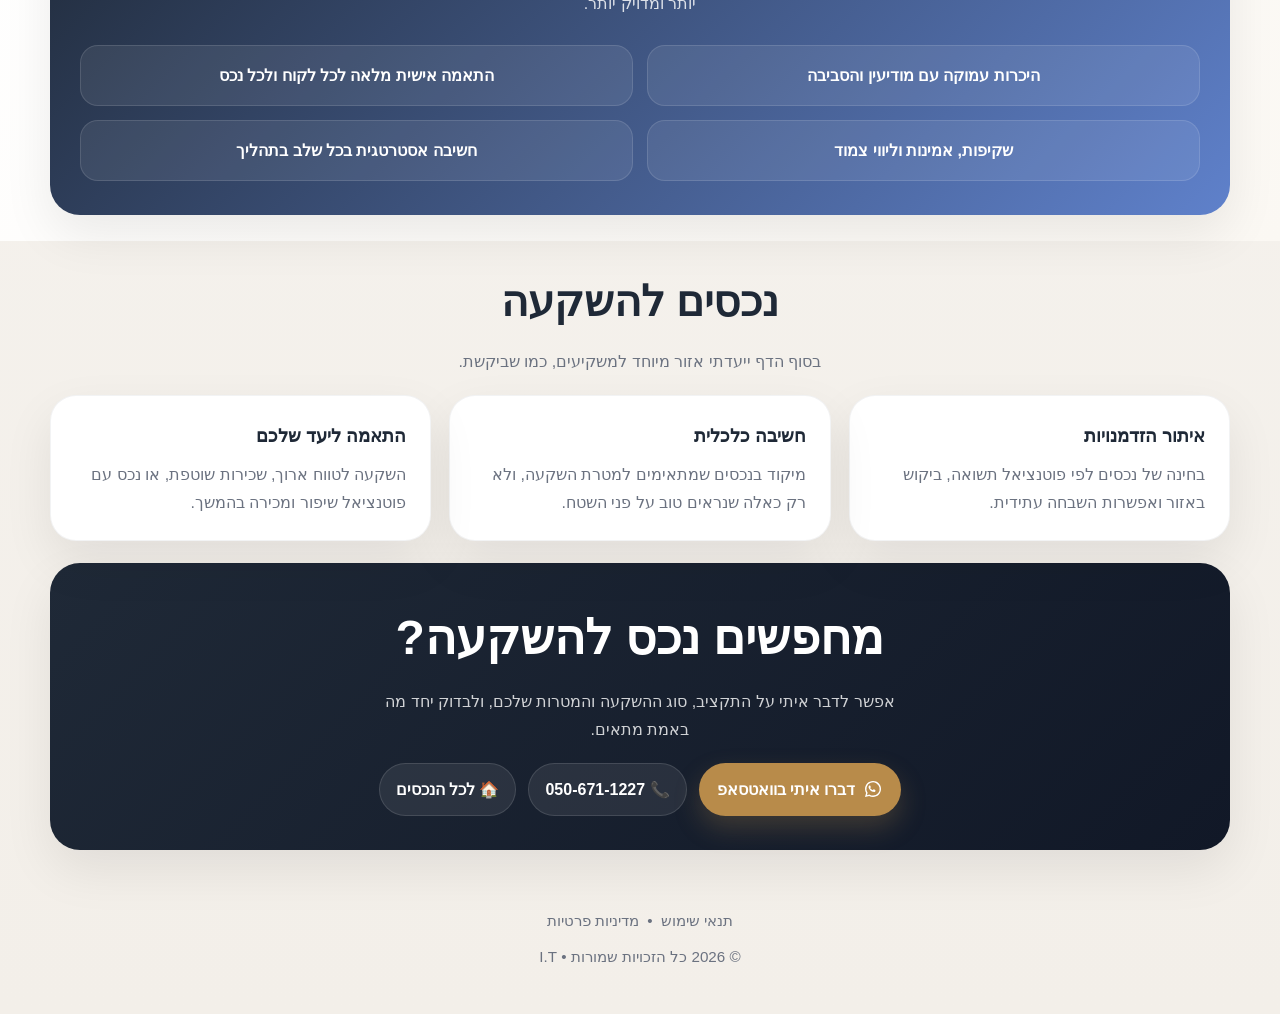
==== commit 7c04a2f5: "Change the css & add lets work together section" ====
--- a/buyers.html
+++ b/buyers.html
@@ -4,7 +4,8 @@
   <meta charset="UTF-8" />
   <meta name="viewport" content="width=device-width, initial-scale=1.0" />
   <title>ליווי קונים | אביתר כהן</title>
-  <link rel="stylesheet" href="services.css" />
+  <link rel="stylesheet" href="css/global.css">
+  <link rel="stylesheet" href="css/pages.css">
 </head>
 <body>
   <header class="topbar">
@@ -35,16 +36,30 @@
         <div class="hero-copy">
           <div class="eyebrow">ליווי אישי לרוכשי דירה</div>
           <h1>מחפשים דירה במודיעין והסביבה?</h1>
-          <p>
-            ליווי אישי ומדויק שיעזור לכם למצוא את הנכס הנכון ולקבל החלטה בבטיחון
+          <p class="hero-lead">
+            ליווי אישי ומדויק שיעזור לכם למצוא את הנכס הנכון ולקבל החלטה בביטחון
           </p>
-          <h2>השוק מציע הרבה אפשריות</h2>
-          <p>מחירים משתנים, הציע רחב ולעיתים חוסר וודאות מה באמת נכון עבורכם</p>
-          <h2>כאן נכנס הליווי הנכון</h2>
-          <p>דיוק הצרכים, סינון נכסים רלוונטייםוזיהוי הזדמנויות שמתאימות לכם באמתכך שתוכלו להתקדם בצורה ברורה ושקטה יותר</p>
+
+          <div class="hero-block">
+            <h2>השוק מציע הרבה אפשרויות</h2>
+            <p>
+              מחירים משתנים, היצע רחב ולעיתים חוסר ודאות לגבי מה באמת נכון עבורכם.
+            </p>
+          </div>
+
+          <div class="hero-block">
+            <h2>כאן נכנס הליווי הנכון</h2>
+            <p>
+              דיוק הצרכים, סינון נכסים רלוונטיים וזיהוי הזדמנויות שמתאימות לכם באמת,
+              כך שתוכלו להתקדם בצורה ברורה ושקטה יותר.
+            </p>
+          </div>
+
           <div class="hero-actions">
             <a class="btn btn-primary" href="properties.html">לצפייה בנכסים</a>
-            <a class="btn btn-secondary" href="https://wa.me/972506711227" target="_blank" rel="noopener">שלחו הודעה בוואטסאפ</a>
+            <a class="btn btn-secondary" href="https://wa.me/972506711227" target="_blank" rel="noopener">
+              שלחו הודעה בוואטסאפ
+            </a>
           </div>
         </div>
 
@@ -119,18 +134,21 @@
 
     <section class="section highlight">
       <div class="container">
-        <div class="section-title">
-          <h2>בואו נעבוד יחד</h2>
-          <p>דיוק הצרכים, סינון נכסים רלוונטים וזיהוי הזדמניות שמתאימות לכם באמת כך שתוכלו להתקדם בצורה ברורה ושקטה יותר</p>
-        </div>
-
-        <div class="cards-2">
-          </div>
-          <li>היכרות עמוקה עם מודיעין והסביבה</li>
-          <li>התאמה אישית מלאהלכל לקוח ולכל נכס</li>
-          <li>שקיפות, אמינות וליווי צמוד</li>
-          <li>חשיבה אסטרטגית בכל שלב בהתליך</li>
-        </div>
+        <div class="goal-strip">
+          <div class="goal-strip-content">
+            <h2>בואו נעבוד יחד למען המטרה שלכם</h2>
+            <p>
+              עם ליווי אישי, חשיבה אסטרטגית והיכרות עמוקה עם מודיעין והסביבה,
+              אפשר להפוך את התהליך לברור יותר, בטוח יותר ומדויק יותר.
+            </p>
+          </div>
+
+          <div class="goal-points">
+            <div class="goal-point">היכרות עמוקה עם מודיעין והסביבה</div>
+            <div class="goal-point">התאמה אישית מלאה לכל לקוח ולכל נכס</div>
+            <div class="goal-point">שקיפות, אמינות וליווי צמוד</div>
+            <div class="goal-point">חשיבה אסטרטגית בכל שלב בתהליך</div>
+          </div>
         </div>
       </div>
     </section>
--- a/css/global.css
+++ b/css/global.css
@@ -0,0 +1,317 @@
+:root {
+  --bg: #f7f5f2;
+  --surface: #ffffff;
+  --surface-soft: #fcfbf9;
+  --text: #1f2937;
+  --muted: #6b7280;
+  --accent: #b88b4a;
+  --accent-dark: #8b6736;
+  --line: #e5e7eb;
+  --shadow: 0 20px 50px rgba(0, 0, 0, 0.08);
+  --shadow-soft: 0 10px 24px rgba(0, 0, 0, 0.06);
+  --radius: 24px;
+  --max: 1180px;
+}
+
+* {
+  box-sizing: border-box;
+}
+
+html {
+  scroll-behavior: smooth;
+}
+
+body {
+  margin: 0;
+  font-family: Arial, Helvetica, sans-serif;
+  background: linear-gradient(180deg, #f7f5f2 0%, #f3efe9 100%);
+  color: var(--text);
+  line-height: 1.7;
+}
+
+a {
+  text-decoration: none;
+  color: inherit;
+}
+
+img {
+  max-width: 100%;
+  display: block;
+}
+
+button,
+input,
+select {
+  font: inherit;
+}
+
+.container {
+  width: min(calc(100% - 32px), var(--max));
+  margin: 0 auto;
+}
+
+.topbar {
+  padding: 20px 0;
+}
+
+.topbar-inner {
+  background: rgba(255, 255, 255, 0.82);
+  border: 1px solid rgba(255, 255, 255, 0.75);
+  box-shadow: var(--shadow-soft);
+  border-radius: 999px;
+  padding: 14px 20px;
+  display: flex;
+  align-items: center;
+  justify-content: space-between;
+  gap: 16px;
+}
+
+.brand {
+  font-size: 1.05rem;
+  font-weight: 700;
+  display: flex;
+  align-items: center;
+  gap: 10px;
+}
+
+.brand-badge {
+  width: 38px;
+  height: 38px;
+  border-radius: 50%;
+  background: linear-gradient(135deg, var(--accent), #d4b382);
+  display: grid;
+  place-items: center;
+  color: white;
+  font-weight: 700;
+}
+
+.top-actions {
+  display: flex;
+  align-items: center;
+  gap: 10px;
+  flex-wrap: wrap;
+}
+
+.nav-link {
+  padding: 10px 14px;
+  border-radius: 999px;
+  color: var(--muted);
+  font-weight: 700;
+}
+
+.nav-link:hover,
+.nav-link.active {
+  background: #fff;
+  color: var(--text);
+}
+
+.btn {
+  display: inline-flex;
+  align-items: center;
+  justify-content: center;
+  border-radius: 999px;
+  padding: 12px 18px;
+  font-weight: 700;
+  transition: 0.2s ease;
+  border: none;
+  cursor: pointer;
+}
+
+.btn-primary {
+  background: var(--accent);
+  color: #fff;
+  box-shadow: 0 12px 26px rgba(184, 139, 74, 0.25);
+}
+
+.btn-primary:hover {
+  background: var(--accent-dark);
+}
+
+.btn-secondary {
+  background: #fff;
+  color: var(--text);
+  border: 1px solid var(--line);
+}
+
+.eyebrow {
+  display: inline-block;
+  background: rgba(184, 139, 74, 0.12);
+  color: var(--accent-dark);
+  border: 1px solid rgba(184, 139, 74, 0.2);
+  border-radius: 999px;
+  padding: 8px 14px;
+  font-size: 0.92rem;
+  font-weight: 700;
+  margin-bottom: 14px;
+}
+
+.whatsapp-btn {
+  display: inline-flex;
+  align-items: center;
+  gap: 8px;
+}
+
+.whatsapp-icon {
+  width: 20px;
+  height: 20px;
+  fill: currentColor;
+  flex-shrink: 0;
+}
+
+.footer-links {
+  display: flex;
+  justify-content: center;
+  gap: 8px;
+  flex-wrap: wrap;
+  margin-bottom: 10px;
+}
+
+footer {
+  text-align: center;
+  padding: 32px 16px 44px;
+  color: var(--muted);
+  font-size: 0.95rem;
+}
+
+@media (max-width: 720px) {
+  .topbar-inner {
+    border-radius: 24px;
+    flex-direction: column;
+    align-items: stretch;
+  }
+
+  .top-actions {
+    justify-content: center;
+  }
+}
+.market-header h2 {
+  margin: 0 0 14px;
+  font-size: clamp(2rem, 4vw, 3rem);
+  line-height: 1.1;
+}
+
+.market-header p {
+  margin: 0;
+  color: var(--muted);
+  font-size: 1.05rem;
+  line-height: 1.85;
+}
+
+.market-layout {
+  display: grid;
+  grid-template-columns: 1.15fr 0.85fr;
+  gap: 22px;
+  align-items: stretch;
+  margin-bottom: 28px;
+}
+
+.market-main-card {
+  background: linear-gradient(135deg, #ffffff 0%, #fbf8f3 100%);
+  border: 1px solid rgba(22, 63, 152, 0.05);
+  border-radius: 30px;
+  padding: 32px;
+  box-shadow: var(--shadow);
+}
+
+.market-main-card h3 {
+  margin: 0 0 16px;
+  font-size: clamp(1.4rem, 3vw, 2rem);
+  line-height: 1.2;
+}
+
+.market-main-card p {
+  margin: 0 0 14px;
+  color: var(--muted);
+  line-height: 1.9;
+}
+
+.market-main-card p:last-child {
+  margin-bottom: 0;
+}
+
+.market-side-cards {
+  display: grid;
+  gap: 18px;
+}
+
+.market-mini-card {
+  background: var(--surface);
+  border: 1px solid rgba(148, 151, 159, 0.05);
+  border-radius: 26px;
+  padding: 26px;
+  box-shadow: var(--shadow);
+  display: flex;
+  flex-direction: column;
+  justify-content: center;
+}
+
+.market-mini-card h4 {
+  margin: 0 0 12px;
+  font-size: 1.15rem;
+}
+
+.market-mini-card p {
+  margin: 0;
+  color: var(--muted);
+  line-height: 1.8;
+}
+
+.goal-strip {
+  margin-top: 8px;
+  background: linear-gradient(135deg, #1f2937 0%, #5f81cb 100%);
+  color: white;
+  border-radius: 30px;
+  padding: 34px 30px;
+  box-shadow: var(--shadow);
+}
+
+.goal-strip-content {
+  text-align: center;
+  max-width: 760px;
+  margin: 0 auto 26px;
+}
+
+.goal-strip-content h2 {
+  margin: 0 0 12px;
+  font-size: clamp(1.8rem, 4vw, 2.8rem);
+  line-height: 1.15;
+}
+
+.goal-strip-content p {
+  margin: 0;
+  color: rgba(255, 255, 255, 0.82);
+  line-height: 1.85;
+}
+
+.goal-points {
+  display: grid;
+  grid-template-columns: repeat(2, minmax(0, 1fr));
+  gap: 14px;
+}
+
+.goal-point {
+  background: rgba(255, 255, 255, 0.08);
+  border: 1px solid rgba(255, 255, 255, 0.12);
+  border-radius: 18px;
+  padding: 16px 18px;
+  font-weight: 700;
+  text-align: center;
+}
+
+@media (max-width: 980px) {
+  .market-layout {
+    grid-template-columns: 1fr;
+  }
+
+  .goal-points {
+    grid-template-columns: 1fr;
+  }
+}
+
+@media (max-width: 640px) {
+  .market-main-card,
+  .market-mini-card,
+  .goal-strip {
+    padding: 22px;
+  }
+}
--- a/css/pages.css
+++ b/css/pages.css
@@ -0,0 +1,312 @@
+.hero {
+  padding: 42px 0 24px;
+}
+
+.hero-inner {
+  text-align: center;
+  max-width: 860px;
+}
+
+.hero-grid {
+  display: grid;
+  grid-template-columns: 1.1fr 0.9fr;
+  gap: 24px;
+  align-items: center;
+}
+
+.hero-copy h1 {
+  margin-bottom: 12px;
+}
+
+.hero-lead {
+  font-size: 1.1rem;
+  color: var(--muted);
+  margin-bottom: 24px;
+  line-height: 1.8;
+}
+
+.hero-block {
+  margin-bottom: 20px;
+}
+
+.hero-block h2 {
+  margin: 0 0 6px;
+  font-size: 1.25rem;
+  line-height: 1.3;
+  color: var(--text);
+}
+
+.hero-block p {
+  margin: 0;
+  color: var(--muted);
+  line-height: 1.8;
+  font-size: 0.98rem;
+}
+
+.hero-actions {
+  margin-top: 24px;
+}
+
+.hero h1 {
+  margin: 0 0 16px;
+  font-size: clamp(2rem, 5vw, 4rem);
+  line-height: 1.08;
+}
+
+.hero p {
+  margin: 0 0 22px;
+  color: var(--muted);
+  font-size: 1.05rem;
+  max-width: 60ch;
+}
+
+.hero-actions {
+  display: flex;
+  gap: 12px;
+  flex-wrap: wrap;
+}
+
+.hero-card {
+  background: var(--surface);
+  border-radius: 30px;
+  padding: 26px;
+  box-shadow: var(--shadow);
+  border: 1px solid rgba(17, 24, 39, 0.05);
+}
+
+.hero-card h3 {
+  margin: 0 0 12px;
+  font-size: 1.2rem;
+}
+
+.hero-card ul {
+  margin: 0;
+  padding-right: 18px;
+  color: var(--muted);
+}
+
+.section {
+  padding: 26px 0;
+}
+
+.section-title {
+  text-align: center;
+  margin-bottom: 20px;
+}
+
+.section-title h2 {
+  margin: 0 0 10px;
+  font-size: clamp(1.6rem, 4vw, 2.6rem);
+}
+
+.section-title p {
+  margin: 0;
+  color: var(--muted);
+}
+
+.cards-3,
+.cards-2 {
+  display: grid;
+  gap: 18px;
+}
+
+.cards-3 {
+  grid-template-columns: repeat(3, 1fr);
+}
+
+.cards-2 {
+  grid-template-columns: repeat(2, 1fr);
+}
+
+.card {
+  background: var(--surface);
+  border-radius: 26px;
+  padding: 24px;
+  border: 1px solid rgba(17, 24, 39, 0.05);
+  box-shadow: var(--shadow);
+}
+
+.card h3 {
+  margin: 0 0 10px;
+  font-size: 1.15rem;
+}
+
+.card p {
+  margin: 0;
+  color: var(--muted);
+}
+
+.steps {
+  display: grid;
+  grid-template-columns: repeat(4, 1fr);
+  gap: 16px;
+}
+
+.step {
+  background: var(--surface);
+  border-radius: 24px;
+  padding: 22px;
+  box-shadow: var(--shadow);
+  border: 1px solid rgba(17, 24, 39, 0.05);
+}
+
+.step-number {
+  width: 40px;
+  height: 40px;
+  border-radius: 50%;
+  display: grid;
+  place-items: center;
+  background: rgba(184, 139, 74, 0.12);
+  color: var(--accent-dark);
+  font-weight: 800;
+  margin-bottom: 12px;
+}
+
+.step h3 {
+  margin: 0 0 8px;
+  font-size: 1.05rem;
+}
+
+.step p {
+  margin: 0;
+  color: var(--muted);
+}
+
+.highlight {
+  background: linear-gradient(135deg, #ffffff 0%, #fbf8f3 100%);
+}
+
+.cta {
+  padding: 34px;
+  border-radius: 30px;
+  background: linear-gradient(135deg, #1f2937 0%, #111827 100%);
+  color: white;
+  text-align: center;
+  box-shadow: var(--shadow);
+}
+
+.cta h2 {
+  margin: 0 0 10px;
+  font-size: clamp(1.8rem, 4vw, 3rem);
+}
+
+.cta p {
+  margin: 0 auto 20px;
+  color: rgba(255, 255, 255, 0.8);
+  max-width: 60ch;
+}
+
+.cta-actions {
+  display: flex;
+  justify-content: center;
+  gap: 12px;
+  flex-wrap: wrap;
+}
+
+.contact-pill {
+  background: rgba(255, 255, 255, 0.08);
+  color: white;
+  border: 1px solid rgba(255, 255, 255, 0.12);
+  border-radius: 999px;
+  padding: 12px 16px;
+  font-weight: 700;
+}
+
+.legal-section {
+  padding: 18px 0 56px;
+}
+
+.legal-card {
+  background: var(--surface);
+  border: 1px solid rgba(17, 24, 39, 0.05);
+  border-radius: 28px;
+  padding: 32px;
+  box-shadow: var(--shadow);
+}
+
+.legal-intro {
+  margin-bottom: 24px;
+  color: var(--muted);
+  font-size: 1rem;
+}
+
+.legal-block {
+  padding: 22px 0;
+  border-top: 1px solid var(--line);
+}
+
+.legal-block:first-of-type {
+  border-top: none;
+  padding-top: 0;
+}
+
+.legal-block h2 {
+  margin: 0 0 12px;
+  font-size: 1.35rem;
+  line-height: 1.3;
+}
+
+.legal-block p {
+  margin: 0 0 12px;
+  color: var(--text);
+}
+
+.legal-block ul {
+  margin: 0;
+  padding-right: 20px;
+}
+
+.legal-block li {
+  margin-bottom: 10px;
+  color: var(--text);
+}
+
+.contact-box {
+  margin-top: 18px;
+  padding: 18px;
+  border-radius: 20px;
+  background: var(--surface-soft);
+  border: 1px solid var(--line);
+}
+
+.contact-box p {
+  margin: 0 0 8px;
+}
+
+.contact-box p:last-child {
+  margin-bottom: 0;
+}
+
+@media (max-width: 980px) {
+  .hero-grid,
+  .cards-3,
+  .cards-2,
+  .steps {
+    grid-template-columns: 1fr;
+  }
+}
+
+@media (max-width: 720px) {
+  .top-actions,
+  .hero-actions,
+  .cta-actions {
+    flex-direction: column;
+  }
+
+  .btn,
+  .contact-pill {
+    width: 100%;
+  }
+
+  .card,
+  .step,
+  .hero-card,
+  .cta,
+  .legal-card {
+    padding: 20px;
+  }
+
+  .hero h1 {
+    font-size: 2.2rem;
+  }
+}
